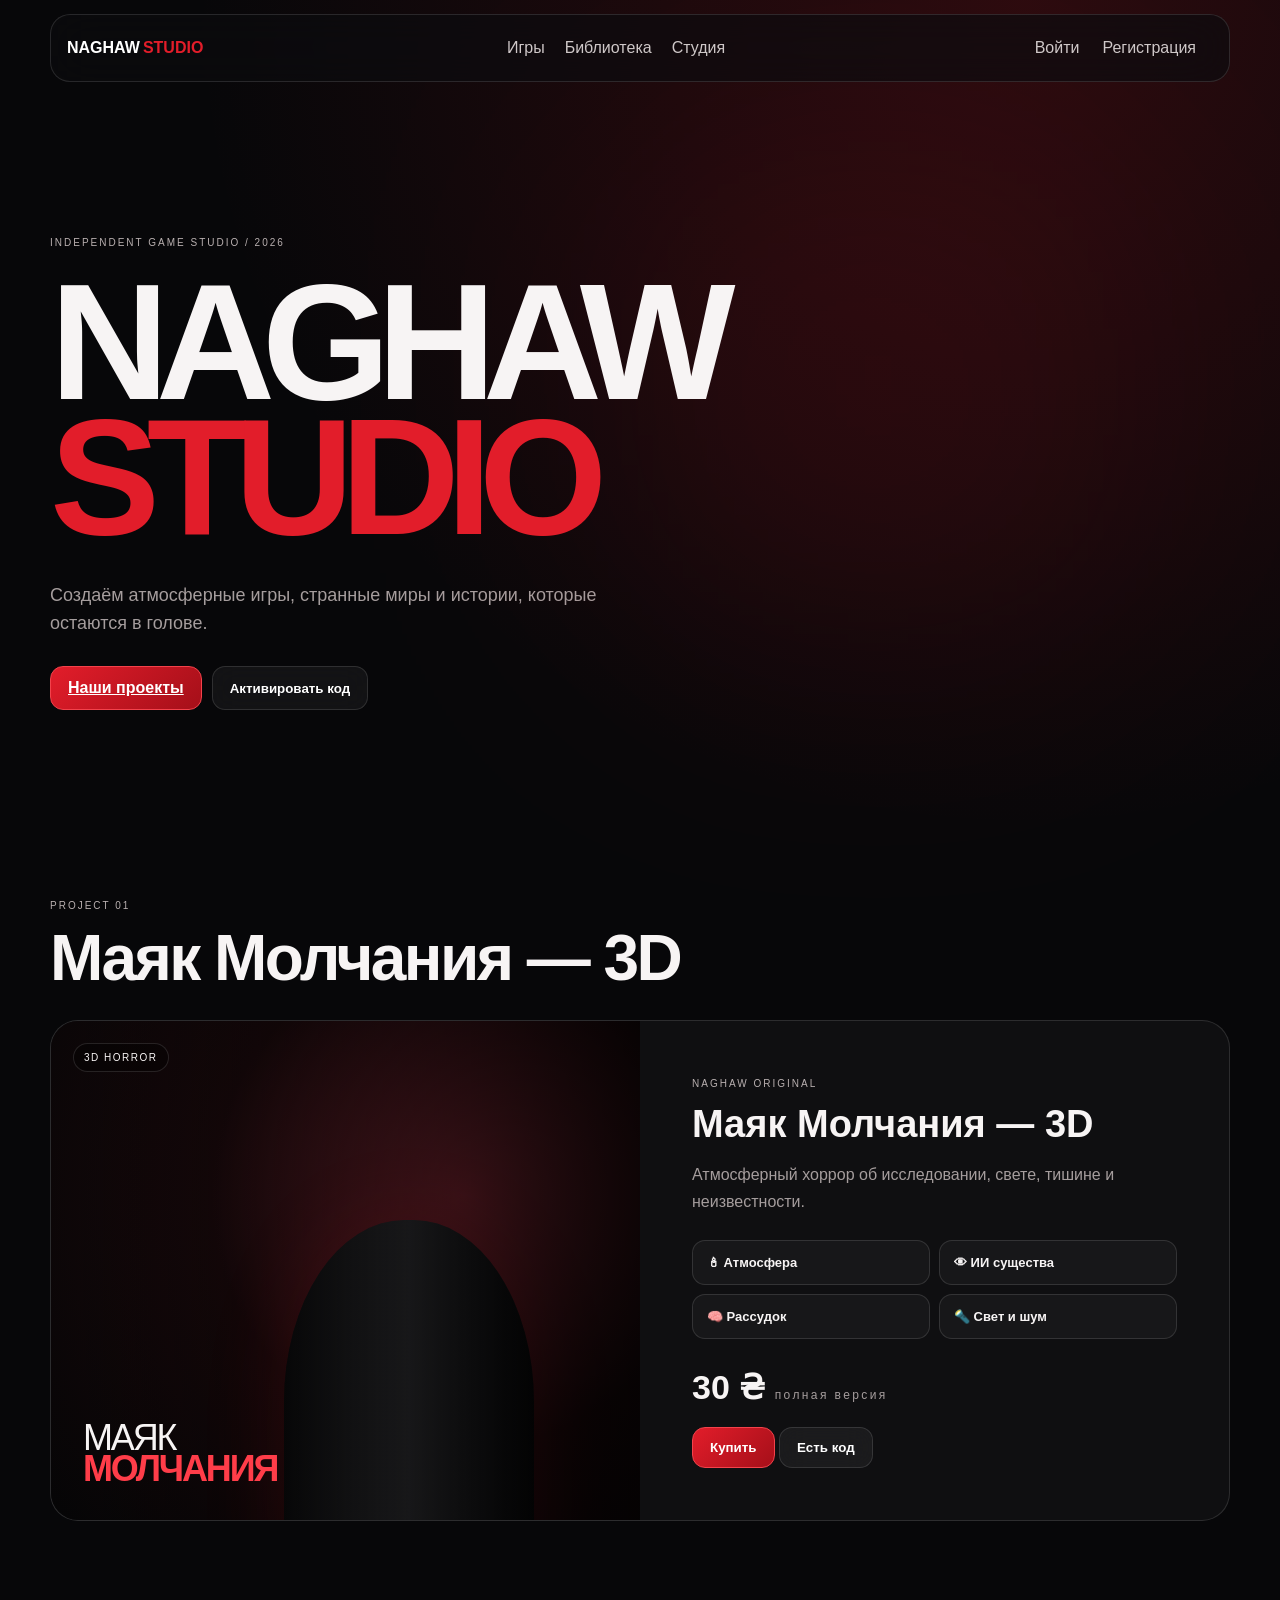
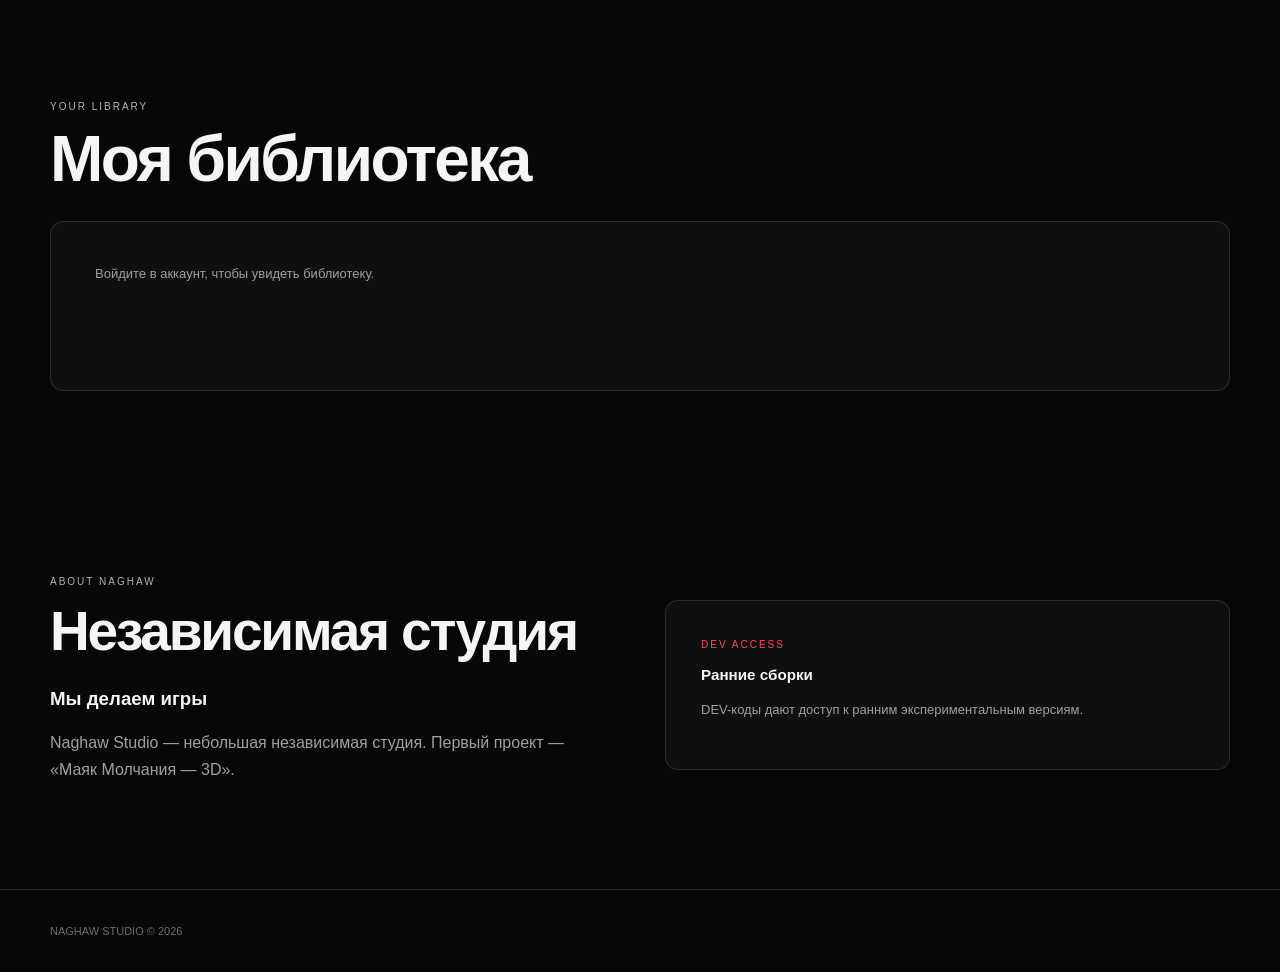
==== admin.html @ 2f763713 "Add files via upload" ====
<!doctype html><html lang="ru"><head><meta charset="utf-8"><meta name="viewport" content="width=device-width,initial-scale=1"><title>Naghaw Admin</title><link rel="stylesheet" href="style.css"></head><body><header><a class="brand" href="index.html">NAGHAW<span>ADMIN</span></a><a href="index.html">← На сайт</a></header><main class="section"><div id="admin"></div></main><script src="admin.js"></script></body></html>
---- style.css ----
:root{--bg:#070709;--line:rgba(255,255,255,.12);--muted:#a59d9d;--red:#e21d2a;--text:#f7f4f4}*{box-sizing:border-box}html{scroll-behavior:smooth}body{margin:0;background:radial-gradient(circle at 80% 0,rgba(226,29,42,.16),transparent 30%),var(--bg);color:var(--text);font-family:Arial,Inter,sans-serif}header{position:sticky;top:14px;z-index:5;width:min(1180px,calc(100% - 28px));margin:14px auto 0;padding:12px 16px;border:1px solid var(--line);border-radius:20px;background:rgba(12,12,15,.68);backdrop-filter:blur(22px);display:flex;align-items:center;gap:24px}.brand{color:#fff;text-decoration:none;font-weight:900}.brand span{color:var(--red);margin-left:3px}nav{display:flex;gap:20px;margin:auto}nav a,#account a,#account button{color:#cfc8c8;text-decoration:none;background:none;border:0;font:inherit;cursor:pointer}nav a:hover,#account a:hover,#account button:hover{color:#fff}.hero,.section{width:min(1180px,calc(100% - 28px));margin:auto}.hero{min-height:680px;padding:150px 0 100px;position:relative}.glow{position:absolute;width:420px;height:420px;right:12%;top:90px;background:var(--red);filter:blur(150px);opacity:.15}.hero small,.label,.info small,.about small{letter-spacing:.2em;color:#b9b0b0;font-size:10px}.hero h1{position:relative;font-size:clamp(70px,14vw,165px);line-height:.82;letter-spacing:-.08em;margin:25px 0 35px}.hero h1 i{font-style:normal;color:var(--red)}.hero p{max-width:600px;color:var(--muted);font-size:18px;line-height:1.6}.actions{display:flex;gap:10px;margin-top:28px}.btn{padding:12px 17px;border-radius:13px;border:1px solid var(--line);color:#fff;cursor:pointer;font-weight:700}.red{background:linear-gradient(135deg,var(--red),#a50f19);border-color:#f3424b}.glass{background:rgba(255,255,255,.05);backdrop-filter:blur(14px)}.section{padding:90px 0}.section h2{font-size:clamp(38px,6vw,64px);margin:10px 0 25px;letter-spacing:-.04em}.card{display:grid;grid-template-columns:1fr 1fr;border:1px solid var(--line);border-radius:28px;overflow:hidden;background:rgba(255,255,255,.035)}.cover{min-height:480px;position:relative;background:radial-gradient(circle at 70% 35%,#69202a,#16080a 48%,#050506);overflow:hidden}.cover:before{content:"";position:absolute;width:250px;height:380px;right:18%;bottom:-80px;background:linear-gradient(90deg,#09090a,#28282b,#070708);border-radius:48% 48% 10% 10%;box-shadow:0 0 80px rgba(226,29,42,.2)}.cover:after{content:"";position:absolute;inset:0;background:linear-gradient(90deg,transparent,rgba(0,0,0,.7))}.coverText{position:absolute;z-index:2;left:32px;bottom:35px;font-size:36px;line-height:.86;letter-spacing:-.06em}.coverText b{color:#ff3d49}.cover>span{position:absolute;z-index:2;top:22px;left:22px;border:1px solid var(--line);border-radius:99px;padding:8px 10px;font-size:10px;letter-spacing:.15em;background:#0005}.info{padding:52px}.info h3{font-size:38px;margin:12px 0}.info p{color:var(--muted);line-height:1.65}.features{display:grid;grid-template-columns:1fr 1fr;gap:9px;margin:25px 0}.features b,.box,.dev{padding:14px;border:1px solid var(--line);border-radius:13px;background:rgba(255,255,255,.035);font-size:13px}.price{font-size:34px;font-weight:800;margin:28px 0 20px}.price small{font-size:12px;color:var(--muted);font-weight:400}.box{min-height:170px}.empty{padding:30px;color:var(--muted)}.gameRow{display:flex;justify-content:space-between;align-items:center;gap:20px}.about{display:grid;grid-template-columns:1fr 1fr;gap:50px}.about h2{font-size:55px}.about p{color:var(--muted);line-height:1.7}.dev{align-self:center;padding:35px}.dev small{color:#ff4752}footer{border-top:1px solid var(--line);padding:35px max(14px,calc((100% - 1180px)/2));color:#716a6a;font-size:11px}.modal{display:none;position:fixed;inset:0;z-index:20;background:#000b;backdrop-filter:blur(12px);align-items:center;justify-content:center;padding:18px}.modal.open{display:flex}.modalCard{position:relative;width:min(460px,100%);padding:30px;border:1px solid var(--line);border-radius:24px;background:#141317}.x{position:absolute;right:13px;top:10px;background:none;border:0;color:#aaa;font-size:28px;cursor:pointer}.form{display:grid;gap:10px}.form input,.form select{padding:13px;border-radius:11px;border:1px solid var(--line);background:#0a0a0d;color:#fff}.muted{color:var(--muted)}#toast{position:fixed;right:18px;bottom:18px;z-index:30;padding:13px 17px;border:1px solid var(--line);border-radius:13px;background:#17171b;transform:translateY(100px);opacity:0;transition:.25s}#toast.show{transform:none;opacity:1}@media(max-width:800px){nav{display:none}#account{margin-left:auto}.card,.about{grid-template-columns:1fr}.cover{min-height:330px}.info{padding:28px}.features{grid-template-columns:1fr}.hero{padding-top:110px}}
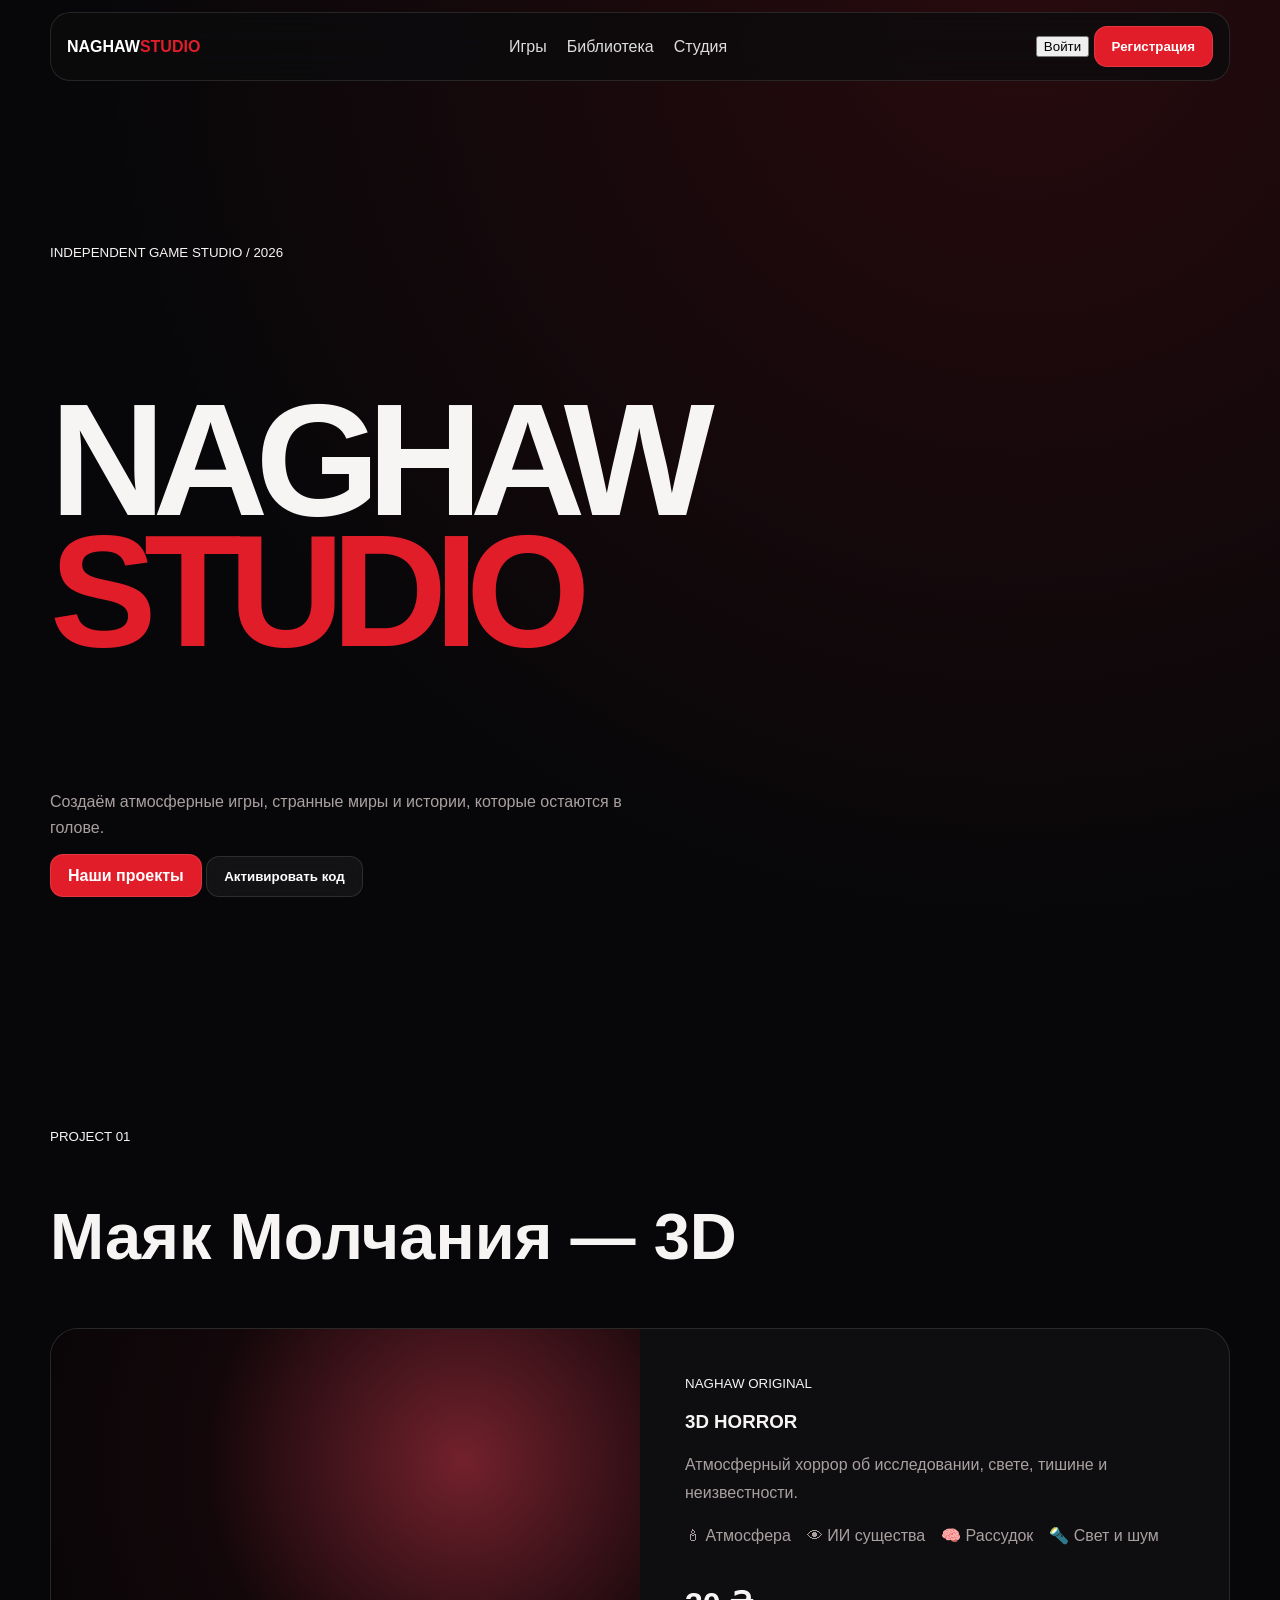
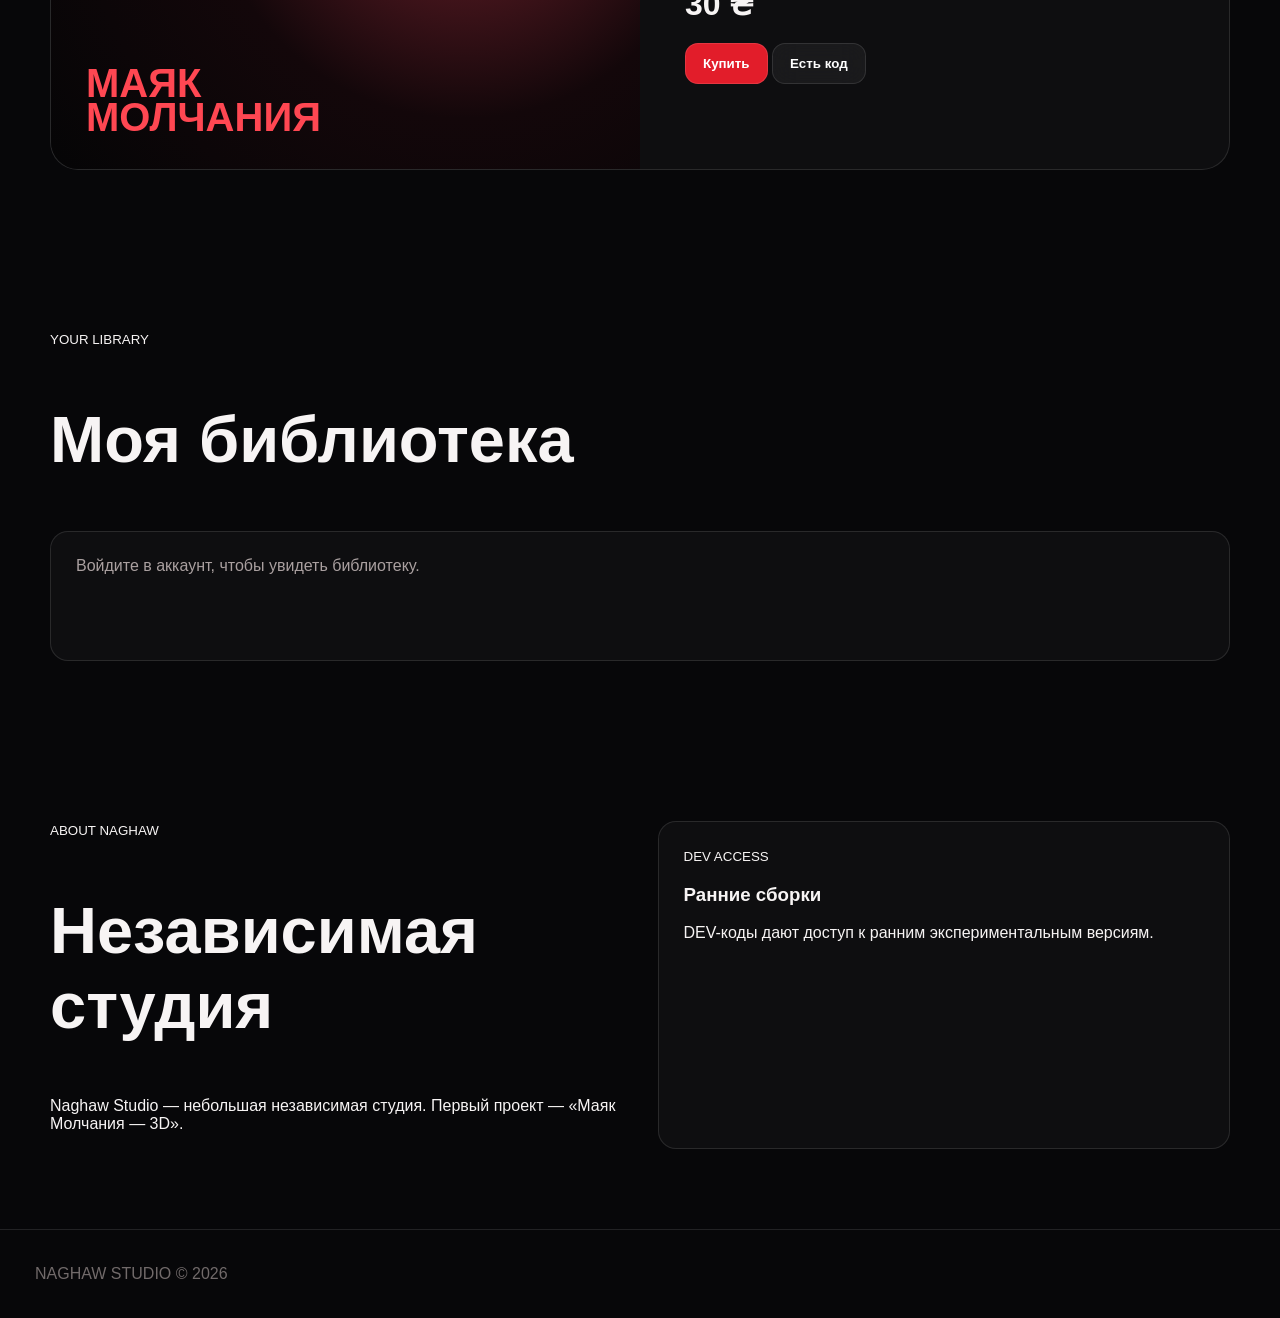
==== commit 1b8a5381: "Add files via upload" ====
--- a/admin.html
+++ b/admin.html
@@ -1 +1 @@
-<!doctype html><html lang="ru"><head><meta charset="utf-8"><meta name="viewport" content="width=device-width,initial-scale=1"><title>Naghaw Admin</title><link rel="stylesheet" href="style.css"></head><body><header><a class="brand" href="index.html">NAGHAW<span>ADMIN</span></a><a href="index.html">← На сайт</a></header><main class="section"><div id="admin"></div></main><script src="admin.js"></script></body></html>
+<!doctype html><html lang="ru"><head><meta charset="UTF-8"><meta name="viewport" content="width=device-width,initial-scale=1"><title>Naghaw Admin</title><link rel="stylesheet" href="style.css"></head><body><header><a class="brand" href="index.html">NAGHAW<span>ADMIN</span></a><a href="index.html">← На сайт</a></header><main class="section"><div id="admin"></div></main><script src="admin.js"></script></body></html>
--- a/style.css
+++ b/style.css
@@ -1 +1 @@
-:root{--bg:#070709;--line:rgba(255,255,255,.12);--muted:#a59d9d;--red:#e21d2a;--text:#f7f4f4}*{box-sizing:border-box}html{scroll-behavior:smooth}body{margin:0;background:radial-gradient(circle at 80% 0,rgba(226,29,42,.16),transparent 30%),var(--bg);color:var(--text);font-family:Arial,Inter,sans-serif}header{position:sticky;top:14px;z-index:5;width:min(1180px,calc(100% - 28px));margin:14px auto 0;padding:12px 16px;border:1px solid var(--line);border-radius:20px;background:rgba(12,12,15,.68);backdrop-filter:blur(22px);display:flex;align-items:center;gap:24px}.brand{color:#fff;text-decoration:none;font-weight:900}.brand span{color:var(--red);margin-left:3px}nav{display:flex;gap:20px;margin:auto}nav a,#account a,#account button{color:#cfc8c8;text-decoration:none;background:none;border:0;font:inherit;cursor:pointer}nav a:hover,#account a:hover,#account button:hover{color:#fff}.hero,.section{width:min(1180px,calc(100% - 28px));margin:auto}.hero{min-height:680px;padding:150px 0 100px;position:relative}.glow{position:absolute;width:420px;height:420px;right:12%;top:90px;background:var(--red);filter:blur(150px);opacity:.15}.hero small,.label,.info small,.about small{letter-spacing:.2em;color:#b9b0b0;font-size:10px}.hero h1{position:relative;font-size:clamp(70px,14vw,165px);line-height:.82;letter-spacing:-.08em;margin:25px 0 35px}.hero h1 i{font-style:normal;color:var(--red)}.hero p{max-width:600px;color:var(--muted);font-size:18px;line-height:1.6}.actions{display:flex;gap:10px;margin-top:28px}.btn{padding:12px 17px;border-radius:13px;border:1px solid var(--line);color:#fff;cursor:pointer;font-weight:700}.red{background:linear-gradient(135deg,var(--red),#a50f19);border-color:#f3424b}.glass{background:rgba(255,255,255,.05);backdrop-filter:blur(14px)}.section{padding:90px 0}.section h2{font-size:clamp(38px,6vw,64px);margin:10px 0 25px;letter-spacing:-.04em}.card{display:grid;grid-template-columns:1fr 1fr;border:1px solid var(--line);border-radius:28px;overflow:hidden;background:rgba(255,255,255,.035)}.cover{min-height:480px;position:relative;background:radial-gradient(circle at 70% 35%,#69202a,#16080a 48%,#050506);overflow:hidden}.cover:before{content:"";position:absolute;width:250px;height:380px;right:18%;bottom:-80px;background:linear-gradient(90deg,#09090a,#28282b,#070708);border-radius:48% 48% 10% 10%;box-shadow:0 0 80px rgba(226,29,42,.2)}.cover:after{content:"";position:absolute;inset:0;background:linear-gradient(90deg,transparent,rgba(0,0,0,.7))}.coverText{position:absolute;z-index:2;left:32px;bottom:35px;font-size:36px;line-height:.86;letter-spacing:-.06em}.coverText b{color:#ff3d49}.cover>span{position:absolute;z-index:2;top:22px;left:22px;border:1px solid var(--line);border-radius:99px;padding:8px 10px;font-size:10px;letter-spacing:.15em;background:#0005}.info{padding:52px}.info h3{font-size:38px;margin:12px 0}.info p{color:var(--muted);line-height:1.65}.features{display:grid;grid-template-columns:1fr 1fr;gap:9px;margin:25px 0}.features b,.box,.dev{padding:14px;border:1px solid var(--line);border-radius:13px;background:rgba(255,255,255,.035);font-size:13px}.price{font-size:34px;font-weight:800;margin:28px 0 20px}.price small{font-size:12px;color:var(--muted);font-weight:400}.box{min-height:170px}.empty{padding:30px;color:var(--muted)}.gameRow{display:flex;justify-content:space-between;align-items:center;gap:20px}.about{display:grid;grid-template-columns:1fr 1fr;gap:50px}.about h2{font-size:55px}.about p{color:var(--muted);line-height:1.7}.dev{align-self:center;padding:35px}.dev small{color:#ff4752}footer{border-top:1px solid var(--line);padding:35px max(14px,calc((100% - 1180px)/2));color:#716a6a;font-size:11px}.modal{display:none;position:fixed;inset:0;z-index:20;background:#000b;backdrop-filter:blur(12px);align-items:center;justify-content:center;padding:18px}.modal.open{display:flex}.modalCard{position:relative;width:min(460px,100%);padding:30px;border:1px solid var(--line);border-radius:24px;background:#141317}.x{position:absolute;right:13px;top:10px;background:none;border:0;color:#aaa;font-size:28px;cursor:pointer}.form{display:grid;gap:10px}.form input,.form select{padding:13px;border-radius:11px;border:1px solid var(--line);background:#0a0a0d;color:#fff}.muted{color:var(--muted)}#toast{position:fixed;right:18px;bottom:18px;z-index:30;padding:13px 17px;border:1px solid var(--line);border-radius:13px;background:#17171b;transform:translateY(100px);opacity:0;transition:.25s}#toast.show{transform:none;opacity:1}@media(max-width:800px){nav{display:none}#account{margin-left:auto}.card,.about{grid-template-columns:1fr}.cover{min-height:330px}.info{padding:28px}.features{grid-template-columns:1fr}.hero{padding-top:110px}}
+:root{--bg:#070709;--line:#ffffff1c;--muted:#aaa0a0;--red:#e21d2a}*{box-sizing:border-box}html{scroll-behavior:smooth}body{margin:0;background:radial-gradient(circle at 80% 0,#e21d2a26,transparent 30%),#070709;color:#f7f4f4;font:16px Arial,sans-serif}header{position:sticky;top:12px;z-index:5;width:min(1180px,calc(100% - 24px));margin:12px auto;padding:13px 16px;border:1px solid var(--line);border-radius:20px;background:#0c0c0dcc;backdrop-filter:blur(20px);display:flex;align-items:center;gap:25px}.brand{color:#fff;text-decoration:none;font-weight:900}.brand span{color:var(--red)}nav{display:flex;gap:20px;margin:auto}a{color:#ddd;text-decoration:none}.hero,.section{width:min(1180px,calc(100% - 24px));margin:auto}.hero{min-height:650px;padding:150px 0}.hero h1{font-size:clamp(70px,14vw,160px);line-height:.82;letter-spacing:-.08em}.hero h1 i{color:var(--red);font-style:normal}.hero p{max-width:600px;color:var(--muted);line-height:1.6}.btn{padding:12px 17px;border:1px solid var(--line);border-radius:13px;color:#fff;cursor:pointer;font-weight:700}.red{background:#e21d2a}.glass{background:#ffffff0d;backdrop-filter:blur(14px)}.section{padding:80px 0}.section h2{font-size:clamp(40px,6vw,65px)}.card{display:grid;grid-template-columns:1fr 1fr;border:1px solid var(--line);border-radius:28px;overflow:hidden;background:#ffffff08}.cover{min-height:440px;background:radial-gradient(circle at 70% 30%,#72212c,#13070a 50%,#050506);display:flex;align-items:end;padding:35px;font-size:40px;line-height:.85}.cover b{color:#ff4752}.info{padding:45px}.info p{color:var(--muted);line-height:1.7}.price{font-size:32px;display:inline-block;margin:20px 0}.box{padding:25px;border:1px solid var(--line);border-radius:18px;background:#ffffff08;min-height:130px}.about{display:grid;grid-template-columns:1fr 1fr;gap:35px}.modal{display:none;position:fixed;inset:0;z-index:20;background:#000b;backdrop-filter:blur(10px);align-items:center;justify-content:center;padding:15px}.modal.open{display:flex}.modalCard{position:relative;width:min(440px,100%);padding:30px;border:1px solid var(--line);border-radius:22px;background:#141317}.x{position:absolute;right:12px;top:8px;background:none;border:0;color:#aaa;font-size:28px}.form{display:grid;gap:10px}.form input{padding:13px;border-radius:11px;border:1px solid var(--line);background:#08080a;color:#fff}.muted{color:var(--muted)}#toast{position:fixed;right:18px;bottom:18px;padding:14px 18px;background:#17171b;border:1px solid var(--line);border-radius:13px;opacity:0;transform:translateY(50px);transition:.2s}#toast.show{opacity:1;transform:none}footer{padding:35px;color:#716a6a;border-top:1px solid var(--line)}@media(max-width:750px){nav{display:none}.card,.about{grid-template-columns:1fr}.cover{min-height:300px}.info{padding:25px}}
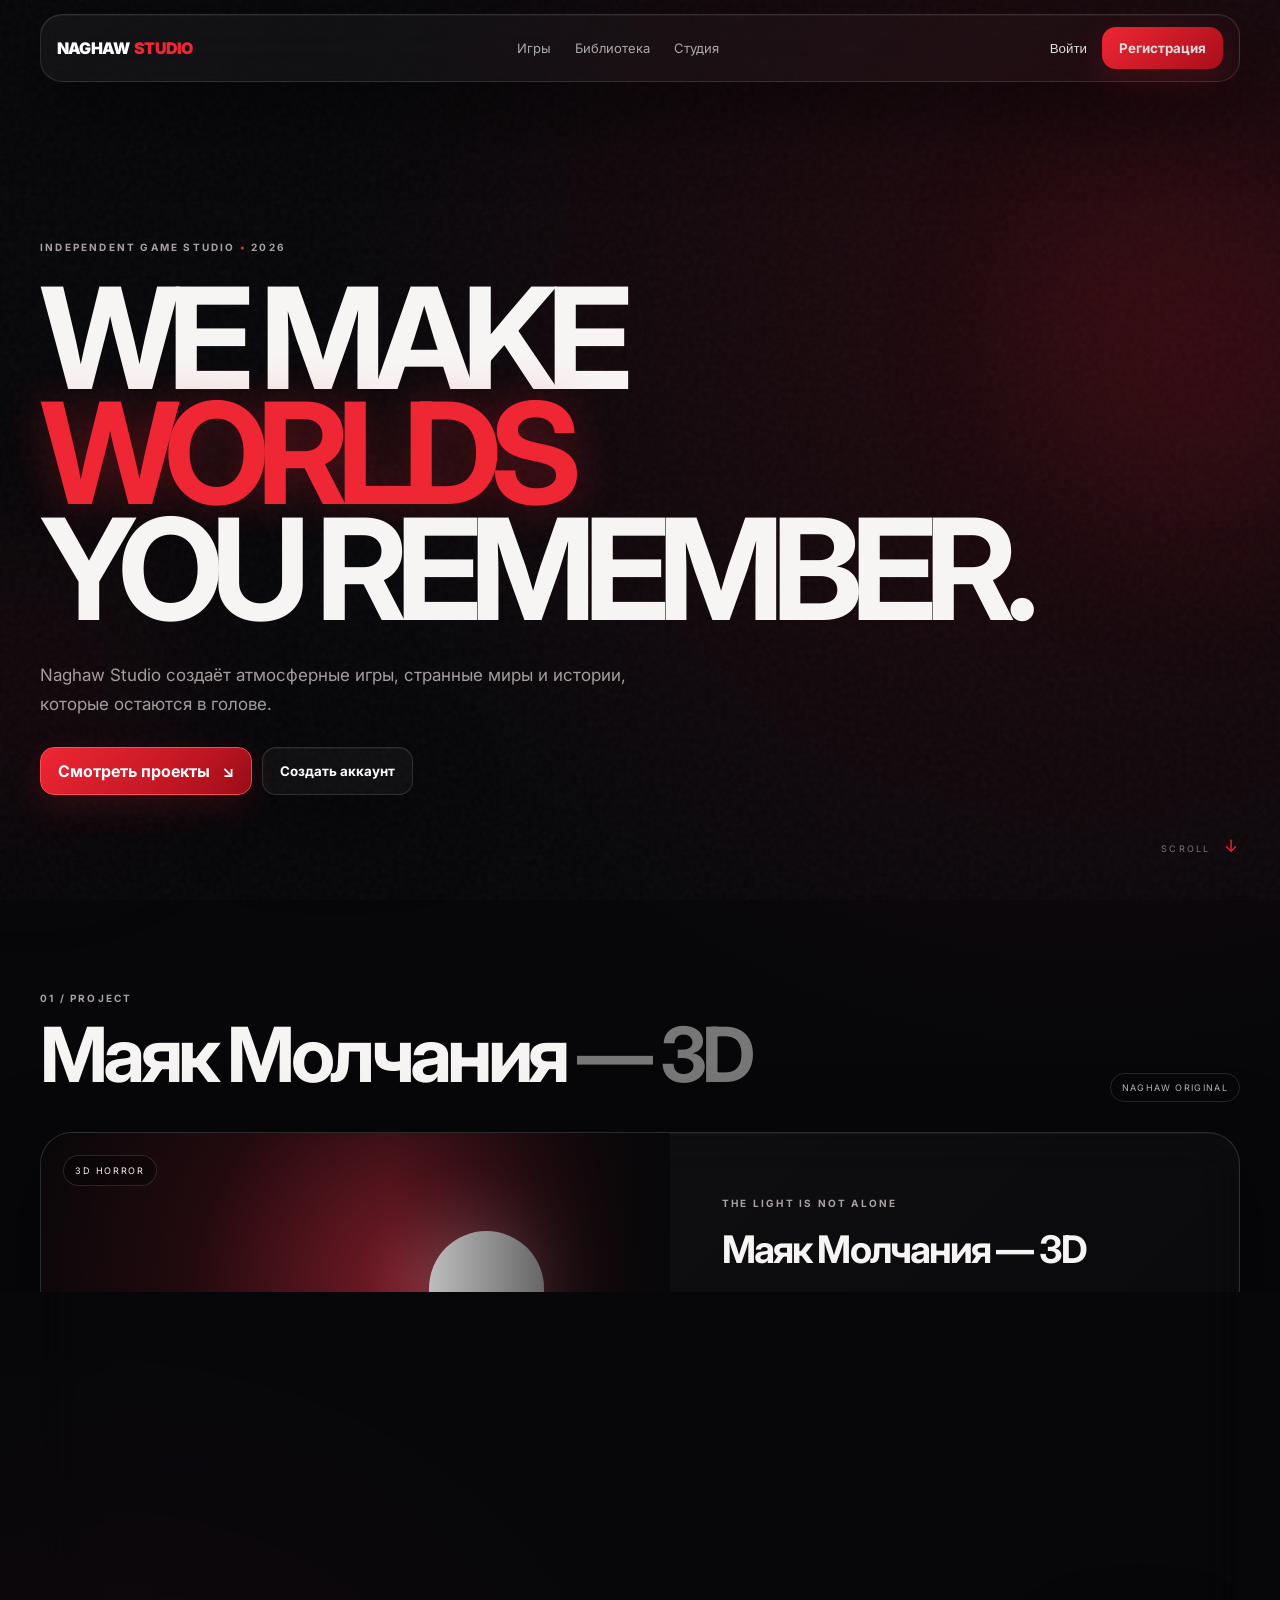
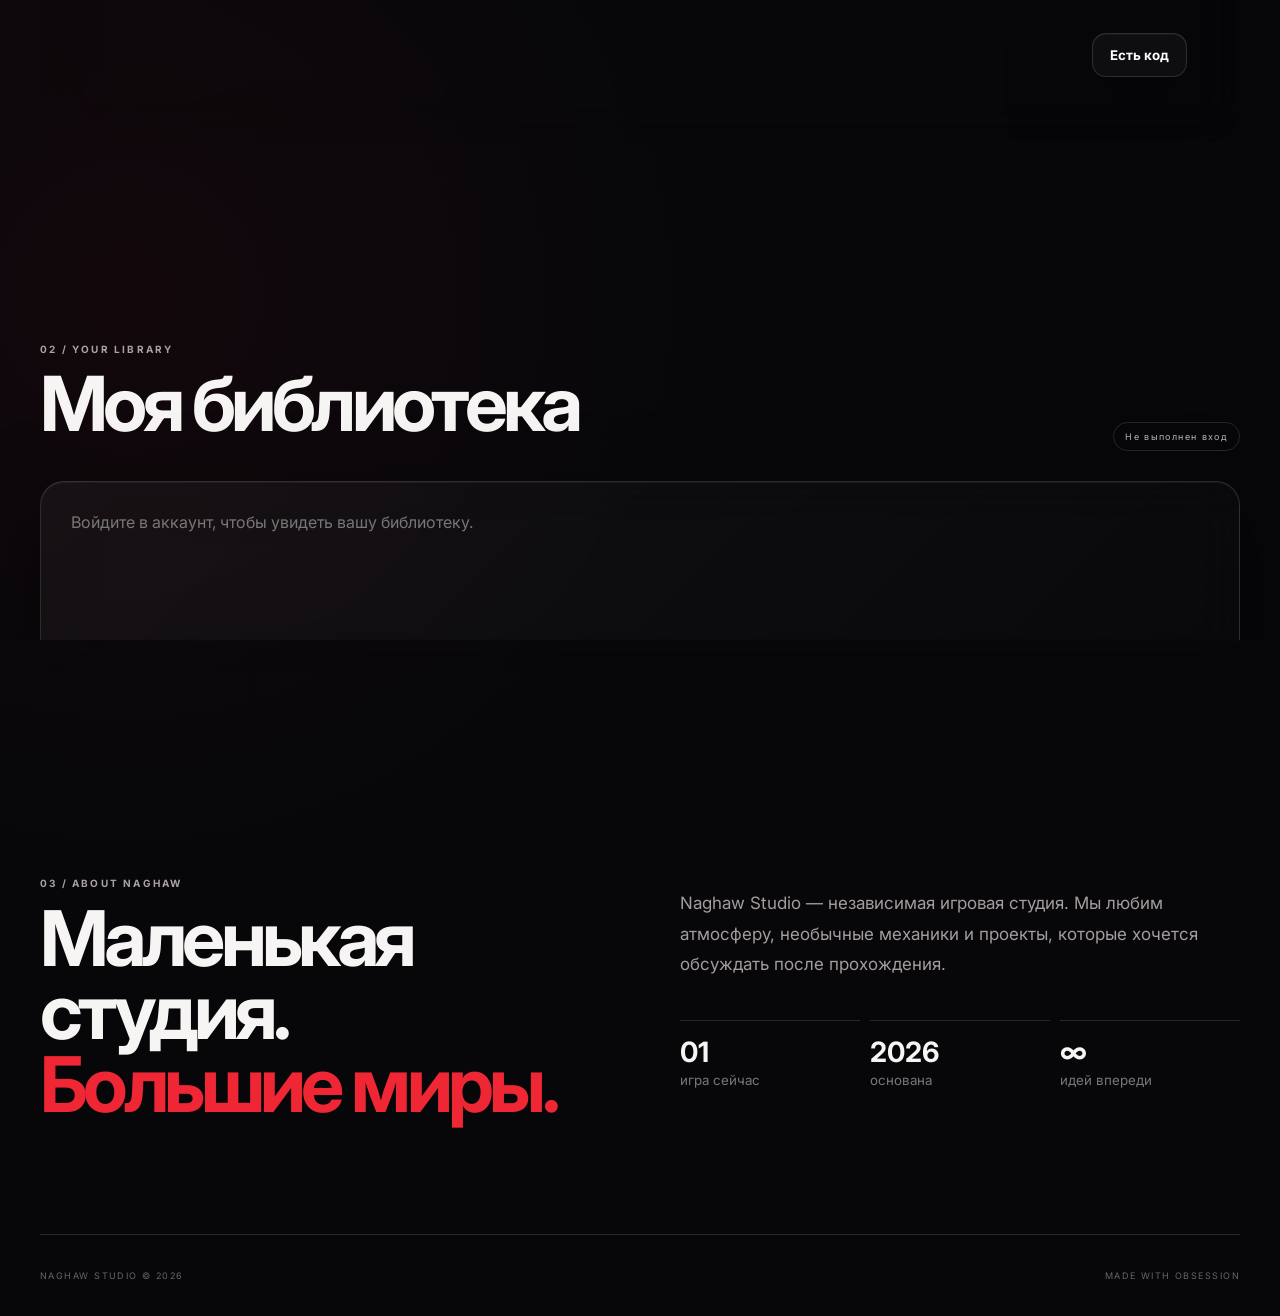
==== commit 21095d26: "Add files via upload" ====
--- a/admin.html
+++ b/admin.html
@@ -1 +1 @@
-<!doctype html><html lang="ru"><head><meta charset="UTF-8"><meta name="viewport" content="width=device-width,initial-scale=1"><title>Naghaw Admin</title><link rel="stylesheet" href="style.css"></head><body><header><a class="brand" href="index.html">NAGHAW<span>ADMIN</span></a><a href="index.html">← На сайт</a></header><main class="section"><div id="admin"></div></main><script src="admin.js"></script></body></html>
+<!doctype html><html lang="ru"><head><meta charset="UTF-8"><meta name="viewport" content="width=device-width,initial-scale=1"><title>Naghaw Studio — Admin</title><link rel="stylesheet" href="style.css"></head><body><header class="nav glass"><a class="logo" href="index.html">NAGHAW<i>ADMIN</i></a><a href="index.html">← На сайт</a></header><main class="section"><div id="admin"></div></main><script src="admin.js"></script></body></html>
--- a/style.css
+++ b/style.css
@@ -1 +1,2 @@
-:root{--bg:#070709;--line:#ffffff1c;--muted:#aaa0a0;--red:#e21d2a}*{box-sizing:border-box}html{scroll-behavior:smooth}body{margin:0;background:radial-gradient(circle at 80% 0,#e21d2a26,transparent 30%),#070709;color:#f7f4f4;font:16px Arial,sans-serif}header{position:sticky;top:12px;z-index:5;width:min(1180px,calc(100% - 24px));margin:12px auto;padding:13px 16px;border:1px solid var(--line);border-radius:20px;background:#0c0c0dcc;backdrop-filter:blur(20px);display:flex;align-items:center;gap:25px}.brand{color:#fff;text-decoration:none;font-weight:900}.brand span{color:var(--red)}nav{display:flex;gap:20px;margin:auto}a{color:#ddd;text-decoration:none}.hero,.section{width:min(1180px,calc(100% - 24px));margin:auto}.hero{min-height:650px;padding:150px 0}.hero h1{font-size:clamp(70px,14vw,160px);line-height:.82;letter-spacing:-.08em}.hero h1 i{color:var(--red);font-style:normal}.hero p{max-width:600px;color:var(--muted);line-height:1.6}.btn{padding:12px 17px;border:1px solid var(--line);border-radius:13px;color:#fff;cursor:pointer;font-weight:700}.red{background:#e21d2a}.glass{background:#ffffff0d;backdrop-filter:blur(14px)}.section{padding:80px 0}.section h2{font-size:clamp(40px,6vw,65px)}.card{display:grid;grid-template-columns:1fr 1fr;border:1px solid var(--line);border-radius:28px;overflow:hidden;background:#ffffff08}.cover{min-height:440px;background:radial-gradient(circle at 70% 30%,#72212c,#13070a 50%,#050506);display:flex;align-items:end;padding:35px;font-size:40px;line-height:.85}.cover b{color:#ff4752}.info{padding:45px}.info p{color:var(--muted);line-height:1.7}.price{font-size:32px;display:inline-block;margin:20px 0}.box{padding:25px;border:1px solid var(--line);border-radius:18px;background:#ffffff08;min-height:130px}.about{display:grid;grid-template-columns:1fr 1fr;gap:35px}.modal{display:none;position:fixed;inset:0;z-index:20;background:#000b;backdrop-filter:blur(10px);align-items:center;justify-content:center;padding:15px}.modal.open{display:flex}.modalCard{position:relative;width:min(440px,100%);padding:30px;border:1px solid var(--line);border-radius:22px;background:#141317}.x{position:absolute;right:12px;top:8px;background:none;border:0;color:#aaa;font-size:28px}.form{display:grid;gap:10px}.form input{padding:13px;border-radius:11px;border:1px solid var(--line);background:#08080a;color:#fff}.muted{color:var(--muted)}#toast{position:fixed;right:18px;bottom:18px;padding:14px 18px;background:#17171b;border:1px solid var(--line);border-radius:13px;opacity:0;transform:translateY(50px);transition:.2s}#toast.show{opacity:1;transform:none}footer{padding:35px;color:#716a6a;border-top:1px solid var(--line)}@media(max-width:750px){nav{display:none}.card,.about{grid-template-columns:1fr}.cover{min-height:300px}.info{padding:25px}}
+@import url('https://fonts.googleapis.com/css2?family=Inter:wght@400;500;600;700;800;900&display=swap');
+:root{--bg:#07070a;--panel:rgba(255,255,255,.055);--line:rgba(255,255,255,.13);--text:#f7f4f4;--muted:#a49c9d;--red:#ef2634;--red2:#ff5360}*{box-sizing:border-box}html{scroll-behavior:smooth}body{margin:0;background:radial-gradient(circle at 85% 10%,#d7192a22,transparent 27%),radial-gradient(circle at 10% 65%,#8e102015,transparent 25%),var(--bg);color:var(--text);font-family:Inter,Arial,sans-serif;overflow-x:hidden}.noise{position:fixed;inset:0;pointer-events:none;opacity:.04;background-image:url("data:image/svg+xml,%3Csvg viewBox='0 0 180 180' xmlns='http://www.w3.org/2000/svg'%3E%3Cfilter id='n'%3E%3CfeTurbulence type='fractalNoise' baseFrequency='.9' numOctaves='4' stitchTiles='stitch'/%3E%3C/filter%3E%3Crect width='100%25' height='100%25' filter='url(%23n)'/%3E%3C/svg%3E")}.orb{position:fixed;border-radius:50%;filter:blur(100px);pointer-events:none;opacity:.13;animation:float 10s ease-in-out infinite}.orb-a{width:340px;height:340px;background:var(--red);right:-100px;top:180px}.orb-b{width:250px;height:250px;background:#9e1a26;left:-100px;bottom:100px;animation-delay:-4s}@keyframes float{50%{transform:translate(25px,-30px)}}.glass{background:linear-gradient(135deg,#ffffff0b,#ffffff03);border:1px solid var(--line);box-shadow:inset 0 1px #ffffff0c,0 25px 80px #0008;backdrop-filter:blur(24px);-webkit-backdrop-filter:blur(24px)}.nav{position:sticky;top:14px;z-index:20;width:min(1200px,calc(100% - 28px));margin:14px auto;padding:12px 16px;border-radius:22px;display:flex;align-items:center;gap:28px}.logo{color:#fff;text-decoration:none;font-weight:900;letter-spacing:-.05em}.logo i{font-style:normal;color:var(--red);margin-left:5px}.nav nav{display:flex;gap:24px;margin:auto}.nav nav a{color:#aaa;text-decoration:none;font-size:13px}.nav nav a:hover{color:#fff}.nav #account{display:flex;align-items:center;gap:9px;font-size:12px}.nav button,.nav #account a{color:#ddd;background:transparent;border:0;cursor:pointer;text-decoration:none}.hero,.section{width:min(1200px,calc(100% - 28px));margin:auto}.hero{min-height:790px;padding:145px 0 80px;position:relative}.eyebrow,.kicker{font-size:10px;letter-spacing:.22em;color:#a9a1a2;font-weight:700}.eyebrow span{color:var(--red)}h1{font-size:clamp(64px,11vw,145px);line-height:.82;letter-spacing:-.085em;margin:28px 0 34px;max-width:1050px}h1 em{font-style:normal;color:var(--red);text-shadow:0 0 45px #ef263455}.hero-copy{max-width:610px;color:var(--muted);line-height:1.7;font-size:17px}.hero-actions{display:flex;gap:10px;margin-top:28px}.btn{border:1px solid var(--line);border-radius:14px;padding:13px 17px;color:#fff;font-weight:700;cursor:pointer;text-decoration:none;display:inline-flex;align-items:center;gap:12px;font-family:inherit}.btn.red{background:linear-gradient(135deg,var(--red),#a70f1a);border-color:#ff4c58;box-shadow:0 10px 35px #ef26342b}.btn.red:hover{transform:translateY(-2px);box-shadow:0 14px 40px #ef263444}.btn.glass{background:#ffffff08}.scroll{position:absolute;bottom:30px;right:0;color:#777;font-size:9px;letter-spacing:.25em}.scroll span{color:var(--red);font-size:17px;margin-left:8px}.section{padding:100px 0}.section-head,.library-top{display:flex;align-items:end;justify-content:space-between;gap:20px;margin-bottom:30px}.section h2,.library-top h2{font-size:clamp(42px,6vw,76px);line-height:.95;letter-spacing:-.06em;margin:12px 0}.section h2 i{font-style:normal;color:#777}.pill{font-size:9px;letter-spacing:.15em;color:#bdb5b5;border:1px solid var(--line);padding:8px 11px;border-radius:99px;white-space:nowrap}.game-card{display:grid;grid-template-columns:1.05fr .95fr;border-radius:32px;overflow:hidden}.game-art{min-height:570px;position:relative;overflow:hidden;background:radial-gradient(circle at 60% 25%,#7c1c29,#230a0e 38%,#070709 70%)}.game-art:after{content:"";position:absolute;inset:0;background:linear-gradient(90deg,transparent 55%,#070709)}.moon{position:absolute;width:115px;height:115px;border-radius:50%;right:20%;top:16%;background:#ddd;box-shadow:0 0 80px #fff5}.tower{position:absolute;width:150px;height:340px;right:23%;bottom:-35px;background:linear-gradient(90deg,#08090b,#38383d,#0a0a0c);clip-path:polygon(18% 100%,82% 100%,70% 10%,30% 10%);z-index:1}.tower div{position:absolute;top:35px;left:37px;width:76px;height:55px;background:#ef2634;box-shadow:0 0 65px 22px #ef263466}.art-title{position:absolute;left:34px;bottom:38px;z-index:3;font-size:44px;line-height:.84;letter-spacing:-.07em}.art-title b{color:var(--red2)}.art-tag{position:absolute;top:22px;left:22px;z-index:3;font-size:9px;letter-spacing:.18em;border:1px solid var(--line);border-radius:99px;padding:9px 11px;background:#0005}.game-info{padding:58px 52px}.game-info h3{font-size:38px;letter-spacing:-.05em;margin:15px 0}.game-info>p{color:var(--muted);line-height:1.7}.feature-grid{display:grid;grid-template-columns:1fr 1fr;gap:9px;margin:28px 0}.feature-grid div{padding:15px;border:1px solid var(--line);border-radius:15px;background:#ffffff04}.feature-grid b,.feature-grid small{display:block;margin-top:6px}.feature-grid small{color:#777;font-size:10px}.buy-row{display:flex;align-items:center;gap:9px;margin-top:28px}.buy-row>div{margin-right:auto}.buy-row strong{font-size:31px;display:block}.buy-row small{color:#777}.library-box{min-height:190px;border-radius:24px;padding:30px}.empty{color:#777}.library-game{display:flex;align-items:center;justify-content:space-between;gap:20px}.library-game small{display:block;color:#777;margin-top:5px}.about{display:grid;grid-template-columns:1fr 1fr;gap:80px}.about h2{font-size:clamp(45px,6vw,78px)}.about h2 i{color:var(--red);font-style:normal}.about-copy>p{color:var(--muted);line-height:1.8;font-size:17px}.stats{display:grid;grid-template-columns:repeat(3,1fr);gap:10px;margin-top:40px}.stats div{border-top:1px solid var(--line);padding-top:14px}.stats b{display:block;font-size:28px}.stats small{color:#777}.modal{display:none;position:fixed;inset:0;z-index:50;background:#000b;align-items:center;justify-content:center;padding:18px}.modal.open{display:flex}.modal-card{width:min(470px,100%);border-radius:24px;padding:32px;position:relative}.close{position:absolute;right:13px;top:8px;background:none;border:0;color:#aaa;font-size:29px;cursor:pointer}.form{display:grid;gap:11px}.form input,.form select{width:100%;padding:14px;border-radius:12px;border:1px solid var(--line);background:#08080b;color:#fff;outline:none}.form input:focus{border-color:#ef2634aa}.modal h2{font-size:34px;letter-spacing:-.05em;margin-top:0}.hint{color:#777;font-size:12px;line-height:1.5}.code-box{font-family:monospace;font-size:17px;letter-spacing:.08em;padding:14px;border:1px solid #ef263466;border-radius:12px;background:#ef26340d}.admin-link{color:#fff;text-decoration:none;border:1px solid var(--line);padding:8px 10px;border-radius:10px}.admin-link:hover{border-color:#ef2634}.toast{position:fixed;right:18px;bottom:18px;z-index:60;padding:13px 16px;border-radius:13px;background:#17171b;border:1px solid var(--line);transform:translateY(70px);opacity:0;transition:.25s}.toast.show{transform:none;opacity:1}footer{width:min(1200px,calc(100% - 28px));margin:auto;border-top:1px solid var(--line);padding:35px 0;display:flex;justify-content:space-between;color:#666;font-size:9px;letter-spacing:.16em}.reveal{animation:up .8s both}@keyframes up{from{opacity:0;transform:translateY(20px)}to{opacity:1;transform:none}}.delay1{animation-delay:.08s}.delay2{animation-delay:.16s}.delay3{animation-delay:.24s}@media(max-width:800px){.nav nav{display:none}.nav #account{margin-left:auto}.hero{padding-top:100px;min-height:650px}.section{padding:70px 0}.section-head,.library-top{display:block}.pill{display:inline-block;margin-top:8px}.game-card,.about{grid-template-columns:1fr}.game-art{min-height:390px}.game-info{padding:30px}.feature-grid{grid-template-columns:1fr 1fr}.buy-row{flex-wrap:wrap}.buy-row>div{width:100%}.scroll{display:none}footer{flex-direction:column;gap:12px}}
